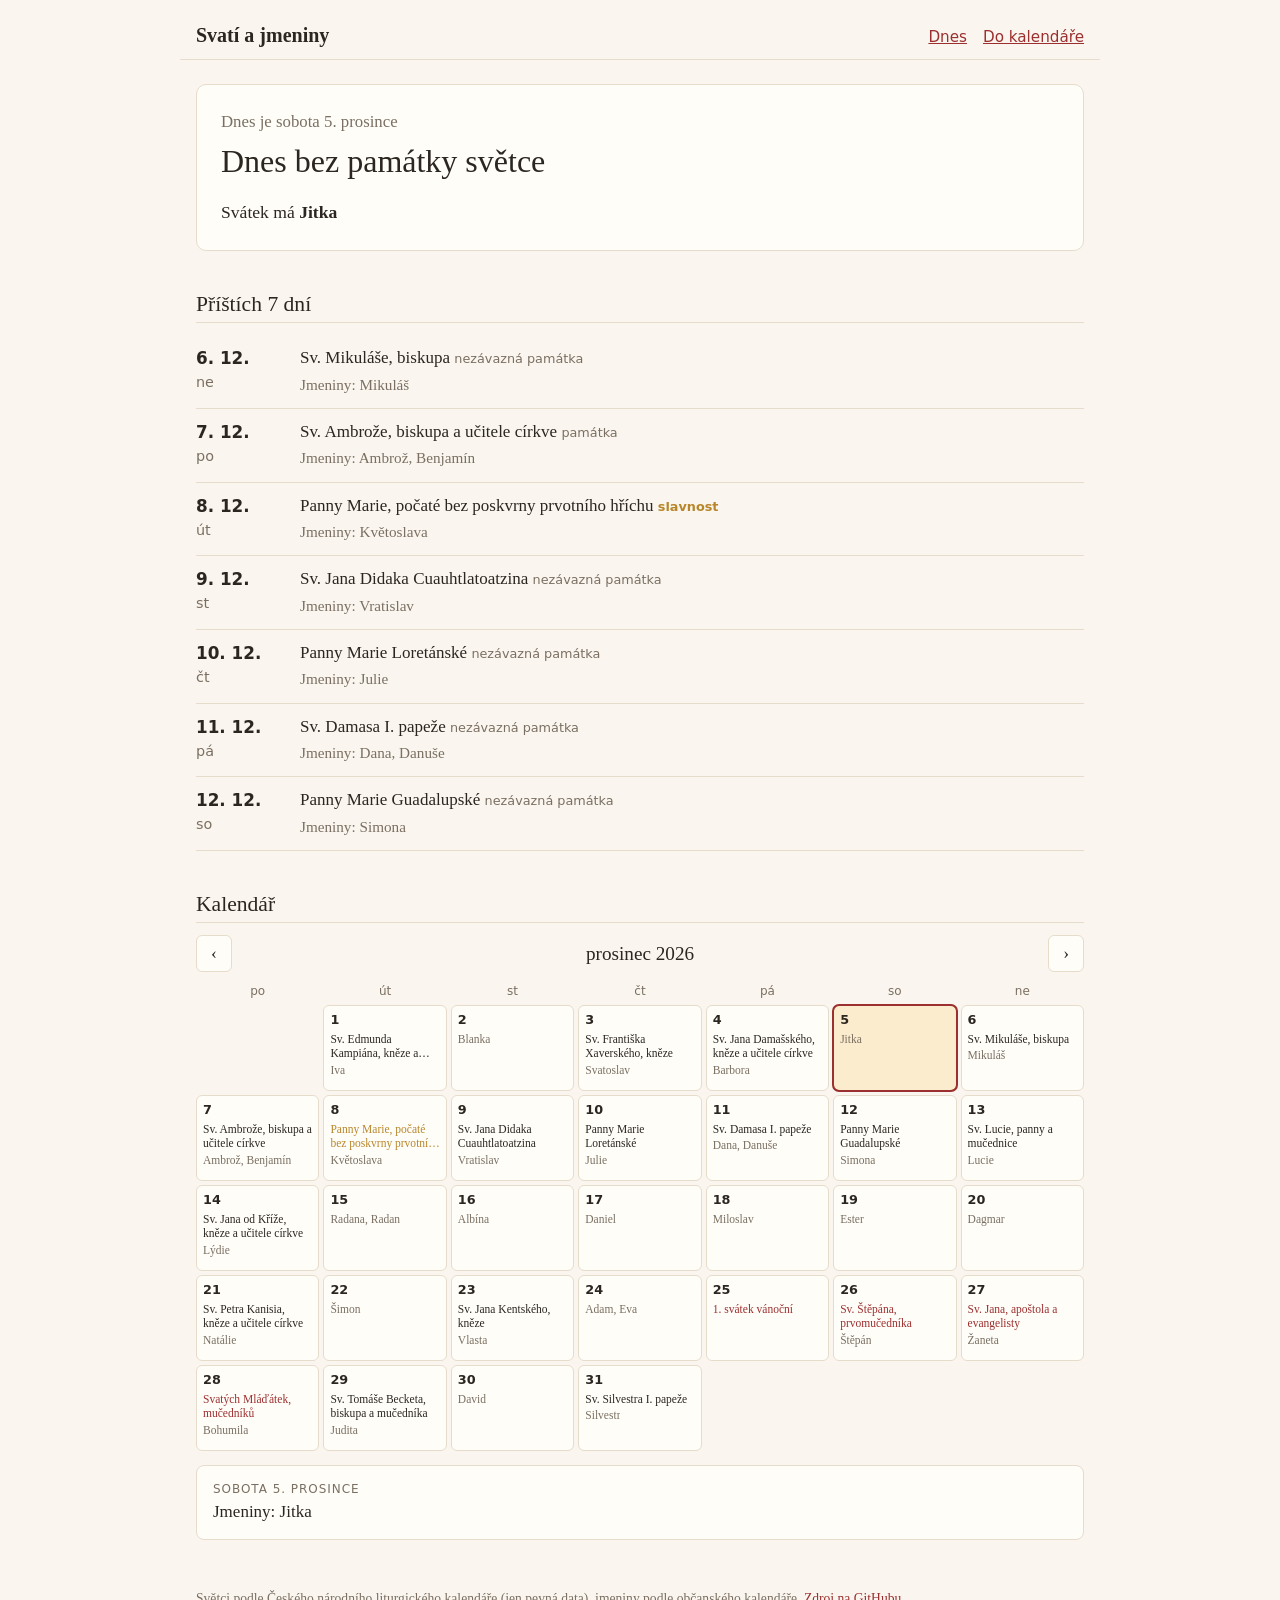
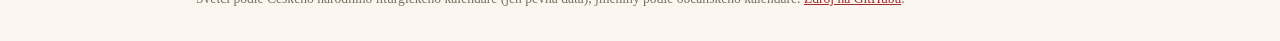
==== site/index.html @ 730eccdc "Add GitHub Pages website with today's saint, next week and month view build.py now also writes site/" ====
<!doctype html>
<html lang="cs">
<head>
<meta charset="utf-8">
<meta name="viewport" content="width=device-width, initial-scale=1">
<title>Svatí a jmeniny</title>
<meta name="description" content="Dnešní světec, jmeniny a kalendář na celý rok.">
<link rel="icon" href="data:image/svg+xml,%3Csvg xmlns=%22http://www.w3.org/2000/svg%22 viewBox=%220 0 100 100%22%3E%3Ctext y=%22.9em%22 font-size=%2290%22%3E✝%3C/text%3E%3C/svg%3E">
<link rel="stylesheet" href="style.css">
</head>
<body>
<header>
  <a class="brand" href="./">Svatí a jmeniny</a>
  <nav><a href="./">Dnes</a><a href="about.html">Do kalendáře</a></nav>
</header>
<main>
  <section id="today" class="today" aria-live="polite"><p>Načítám…</p></section>

  <h2>Příštích 7 dní</h2>
  <ul id="week" class="week"></ul>

  <h2>Kalendář</h2>
  <div class="month-nav">
    <button id="prev" aria-label="Předchozí měsíc">‹</button>
    <h3 id="month-title"></h3>
    <button id="next" aria-label="Další měsíc">›</button>
  </div>
  <div id="grid" class="grid"></div>
  <div id="detail" class="detail"></div>
</main>
<footer>
  Světci podle Českého národního liturgického kalendáře (jen pevná data), jmeniny podle
  občanského kalendáře. <a href="https://github.com/mojzis/saints-calendar">Zdroj na GitHubu</a>.
</footer>
<script src="app.js"></script>
</body>
</html>
---- site/style.css ----
:root {
  --bg: #faf6ef;
  --card: #fffdf8;
  --ink: #2b2620;
  --muted: #7a6f62;
  --line: #e6dccb;
  --accent: #9c2f2f;
  --gold: #b8862b;
  --today: #fbeccd;
  color-scheme: light;
}
@media (prefers-color-scheme: dark) {
  :root {
    --bg: #1b1916;
    --card: #24211d;
    --ink: #ece4d6;
    --muted: #a39887;
    --line: #3a352e;
    --accent: #e07a6a;
    --gold: #e0b45a;
    --today: #3d3322;
    color-scheme: dark;
  }
}
* { box-sizing: border-box; }
body {
  margin: 0;
  background: var(--bg);
  color: var(--ink);
  font: 17px/1.55 Georgia, "Times New Roman", serif;
}
a { color: var(--accent); }
header, main, footer { max-width: 920px; margin: 0 auto; padding: 0 16px; }
header {
  display: flex; align-items: baseline; justify-content: space-between;
  gap: 12px; padding-top: 20px; padding-bottom: 8px;
  border-bottom: 1px solid var(--line);
}
header .brand { font-size: 1.25rem; font-weight: bold; color: var(--ink); text-decoration: none; }
header nav a { margin-left: 16px; font-family: system-ui, sans-serif; font-size: .95rem; }
h1, h2, h3 { font-weight: normal; line-height: 1.25; }
h2 { margin: 40px 0 12px; font-size: 1.35rem; border-bottom: 1px solid var(--line); padding-bottom: 4px; }
.label {
  font-family: system-ui, sans-serif; font-size: .75rem; letter-spacing: .08em;
  text-transform: uppercase; color: var(--muted);
}
.rank { font-family: system-ui, sans-serif; font-size: .8rem; color: var(--muted); }
.rank.slavnost { color: var(--gold); font-weight: 600; }
.rank.svátek { color: var(--accent); font-weight: 600; }

/* Today */
.today {
  margin-top: 24px; padding: 24px; background: var(--card);
  border: 1px solid var(--line); border-radius: 10px;
  display: grid; gap: 20px; grid-template-columns: 1fr;
}
.today.has-image { grid-template-columns: minmax(0, 220px) 1fr; }
.today img { width: 100%; border-radius: 6px; display: block; }
.today .date { font-size: 1.05rem; color: var(--muted); }
.today h1 { margin: 6px 0 4px; font-size: 2rem; }
.today .saint + .saint { margin-top: 14px; }
.today .names { margin-top: 18px; font-size: 1.1rem; }
.holiday { color: var(--accent); }
@media (max-width: 600px) {
  .today.has-image { grid-template-columns: 1fr; }
  .today h1 { font-size: 1.55rem; }
}

/* Next week */
.week { list-style: none; margin: 0; padding: 0; }
.week li {
  display: grid; grid-template-columns: 92px 1fr; gap: 12px;
  padding: 10px 0; border-bottom: 1px solid var(--line);
}
.week .d { color: var(--muted); font-family: system-ui, sans-serif; font-size: .9rem; }
.week .d b { display: block; color: var(--ink); font-size: 1.05rem; }
.week .s { display: block; }
.week .n { color: var(--muted); font-size: .95rem; }

/* Month grid */
.month-nav { display: flex; align-items: center; justify-content: space-between; margin-bottom: 10px; }
.month-nav h3 { margin: 0; font-size: 1.2rem; }
.month-nav button {
  font: inherit; font-size: 1.1rem; background: var(--card); color: var(--ink);
  border: 1px solid var(--line); border-radius: 6px; padding: 4px 14px; cursor: pointer;
}
.grid { display: grid; grid-template-columns: repeat(7, minmax(0, 1fr)); gap: 4px; }
.grid .wd { text-align: center; font-family: system-ui, sans-serif; font-size: .75rem; color: var(--muted); }
.grid button {
  font: inherit; text-align: left; color: var(--ink); background: var(--card);
  border: 1px solid var(--line); border-radius: 6px; padding: 4px 6px;
  min-height: 86px; cursor: pointer; overflow: hidden;
  display: flex; flex-direction: column; gap: 2px;
}
.grid button.empty { visibility: hidden; }
.grid button.is-today { background: var(--today); border-color: var(--gold); }
.grid button.selected { outline: 2px solid var(--accent); outline-offset: -1px; }
.grid .num { font-family: system-ui, sans-serif; font-size: .8rem; font-weight: 600; }
.grid .cs, .grid .cn {
  font-size: .72rem; line-height: 1.25;
  display: -webkit-box; -webkit-line-clamp: 2; -webkit-box-orient: vertical; overflow: hidden;
}
.grid .cn { color: var(--muted); }
.grid .cs.slavnost { color: var(--gold); }
.grid .cs.svátek { color: var(--accent); }
.dot { display: none; width: 6px; height: 6px; border-radius: 50%; background: var(--accent); }
@media (max-width: 600px) {
  .grid button { min-height: 52px; padding: 4px; align-items: center; }
  .grid .cs, .grid .cn { display: none; }
  .grid .dot { display: block; }
}
.detail {
  margin-top: 14px; padding: 14px 16px; background: var(--card);
  border: 1px solid var(--line); border-radius: 8px; min-height: 3em;
}
.detail .s { display: block; }

/* About */
.prose { max-width: 680px; }
.cals { display: grid; gap: 16px; grid-template-columns: repeat(auto-fit, minmax(260px, 1fr)); }
.cal {
  padding: 18px; background: var(--card); border: 1px solid var(--line); border-radius: 10px;
}
.cal h3 { margin: 0 0 6px; }
.cal .btn {
  display: inline-block; margin: 10px 8px 0 0; padding: 8px 14px; border-radius: 6px;
  background: var(--accent); color: #fff; text-decoration: none;
  font-family: system-ui, sans-serif; font-size: .9rem;
}
.cal .btn.alt { background: transparent; color: var(--accent); border: 1px solid var(--accent); }
code {
  font-size: .85em; background: var(--card); border: 1px solid var(--line);
  border-radius: 4px; padding: 1px 5px; word-break: break-all;
}
footer { margin-top: 48px; padding-bottom: 32px; color: var(--muted); font-size: .85rem; }
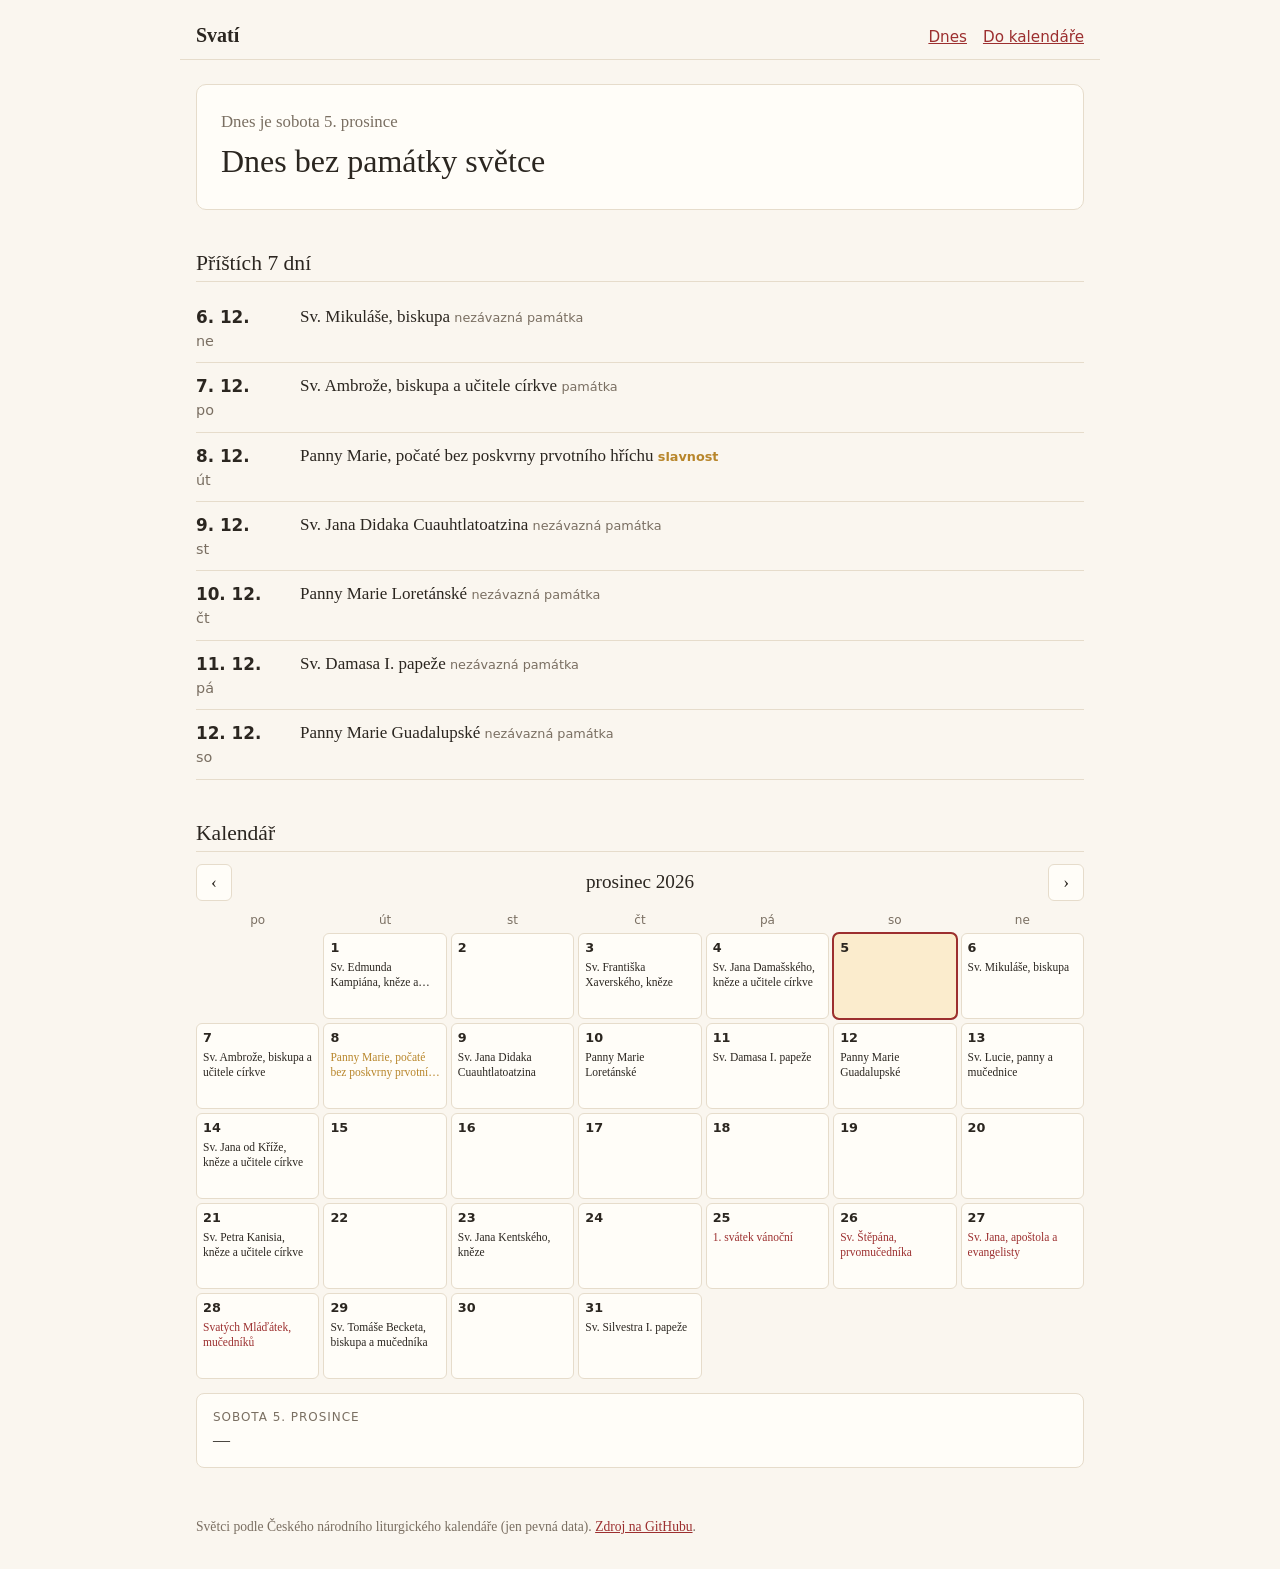
==== commit 5a3c36f6: "Drop the Czech name-day calendar Not wanted: removes jmeniny-cz.ics, its source data, and name days " ====
--- a/site/index.html
+++ b/site/index.html
@@ -3,14 +3,14 @@
 <head>
 <meta charset="utf-8">
 <meta name="viewport" content="width=device-width, initial-scale=1">
-<title>Svatí a jmeniny</title>
-<meta name="description" content="Dnešní světec, jmeniny a kalendář na celý rok.">
+<title>Svatí</title>
+<meta name="description" content="Dnešní světec a kalendář na celý rok.">
 <link rel="icon" href="data:image/svg+xml,%3Csvg xmlns=%22http://www.w3.org/2000/svg%22 viewBox=%220 0 100 100%22%3E%3Ctext y=%22.9em%22 font-size=%2290%22%3E✝%3C/text%3E%3C/svg%3E">
 <link rel="stylesheet" href="style.css">
 </head>
 <body>
 <header>
-  <a class="brand" href="./">Svatí a jmeniny</a>
+  <a class="brand" href="./">Svatí</a>
   <nav><a href="./">Dnes</a><a href="about.html">Do kalendáře</a></nav>
 </header>
 <main>
@@ -29,8 +29,7 @@
   <div id="detail" class="detail"></div>
 </main>
 <footer>
-  Světci podle Českého národního liturgického kalendáře (jen pevná data), jmeniny podle
-  občanského kalendáře. <a href="https://github.com/mojzis/saints-calendar">Zdroj na GitHubu</a>.
+  Světci podle Českého národního liturgického kalendáře (jen pevná data). <a href="https://github.com/mojzis/saints-calendar">Zdroj na GitHubu</a>.
 </footer>
 <script src="app.js"></script>
 </body>
--- a/site/style.css
+++ b/site/style.css
@@ -96,17 +96,16 @@
 .grid button.is-today { background: var(--today); border-color: var(--gold); }
 .grid button.selected { outline: 2px solid var(--accent); outline-offset: -1px; }
 .grid .num { font-family: system-ui, sans-serif; font-size: .8rem; font-weight: 600; }
-.grid .cs, .grid .cn {
+.grid .cs {
   font-size: .72rem; line-height: 1.25;
   display: -webkit-box; -webkit-line-clamp: 2; -webkit-box-orient: vertical; overflow: hidden;
 }
-.grid .cn { color: var(--muted); }
 .grid .cs.slavnost { color: var(--gold); }
 .grid .cs.svátek { color: var(--accent); }
 .dot { display: none; width: 6px; height: 6px; border-radius: 50%; background: var(--accent); }
 @media (max-width: 600px) {
   .grid button { min-height: 52px; padding: 4px; align-items: center; }
-  .grid .cs, .grid .cn { display: none; }
+  .grid .cs { display: none; }
   .grid .dot { display: block; }
 }
 .detail {
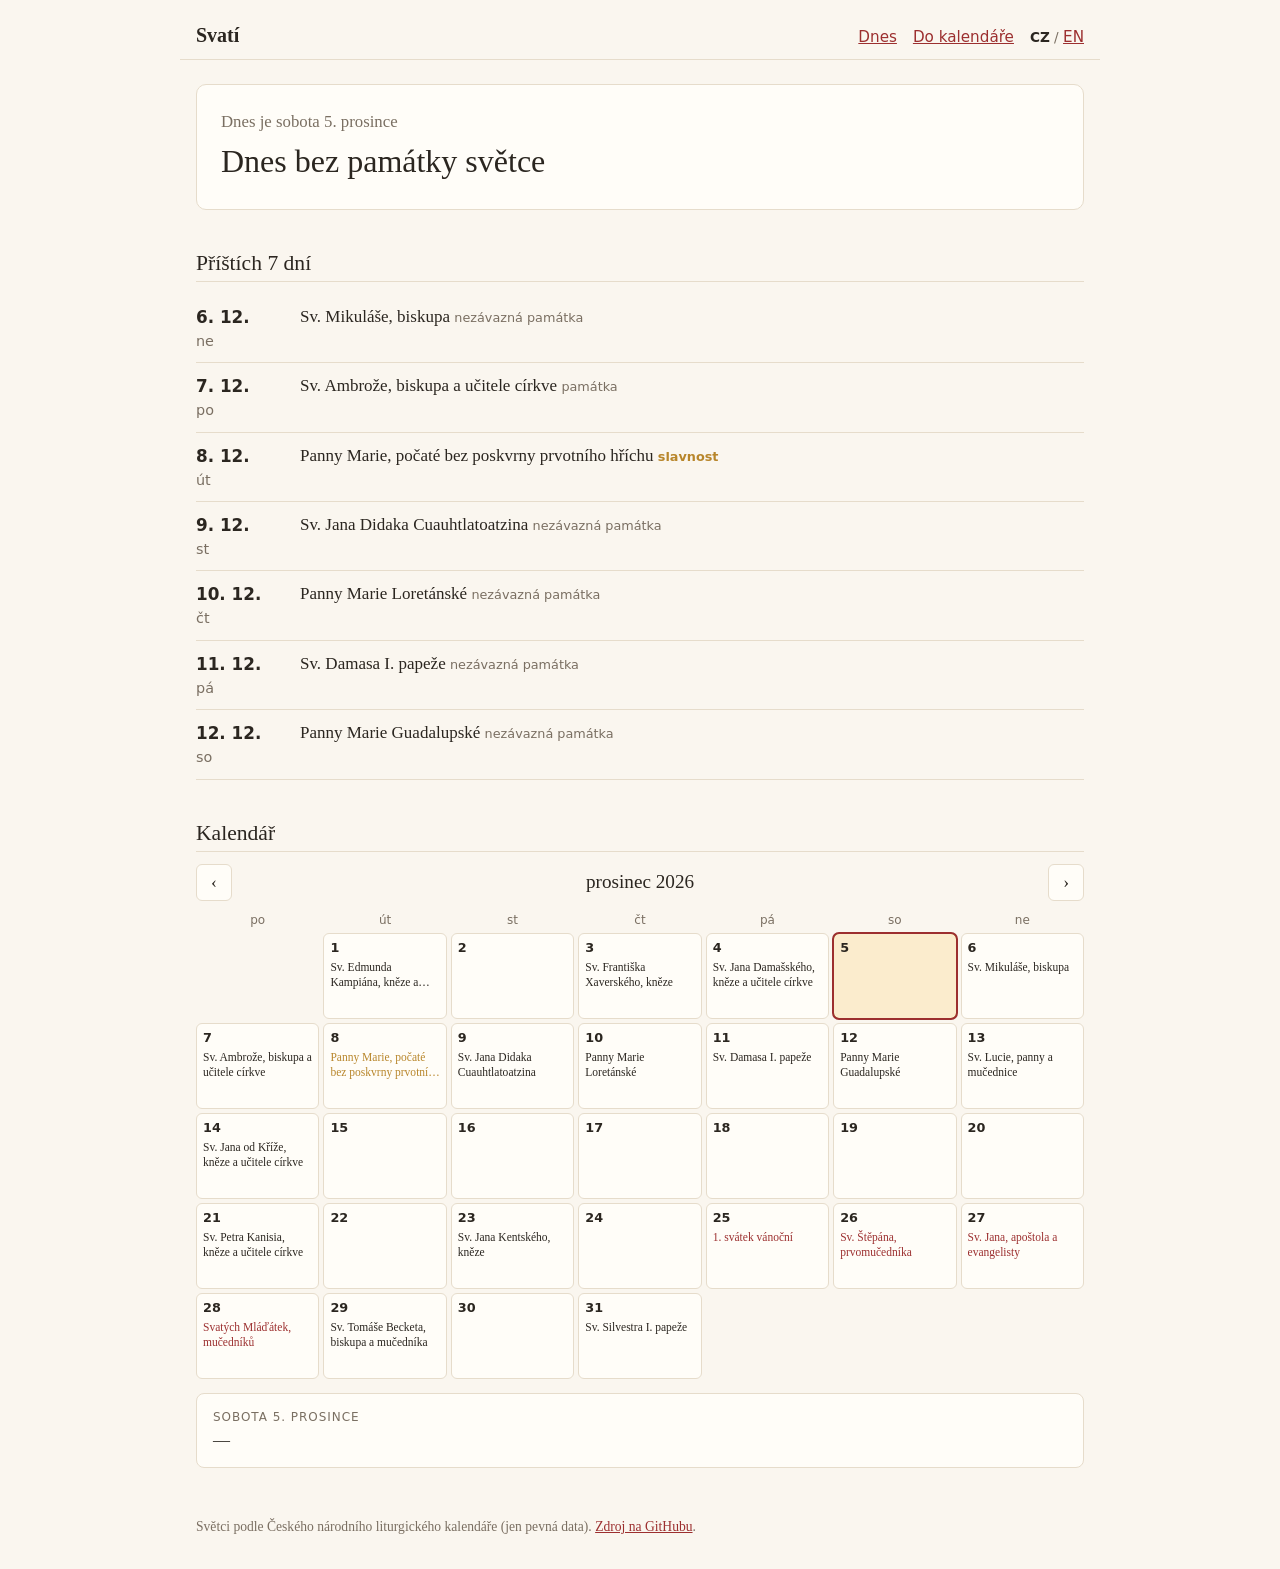
==== commit daa72e56: "Add an English version of the site and calendar English pages live in site/en/ and share app.js, whi" ====
--- a/site/index.html
+++ b/site/index.html
@@ -6,12 +6,13 @@
 <title>Svatí</title>
 <meta name="description" content="Dnešní světec a kalendář na celý rok.">
 <link rel="icon" href="data:image/svg+xml,%3Csvg xmlns=%22http://www.w3.org/2000/svg%22 viewBox=%220 0 100 100%22%3E%3Ctext y=%22.9em%22 font-size=%2290%22%3E✝%3C/text%3E%3C/svg%3E">
+<link rel="alternate" hreflang="en" href="en/">
 <link rel="stylesheet" href="style.css">
 </head>
 <body>
 <header>
   <a class="brand" href="./">Svatí</a>
-  <nav><a href="./">Dnes</a><a href="about.html">Do kalendáře</a></nav>
+  <nav><a href="./">Dnes</a><a href="about.html">Do kalendáře</a><span class="lang"><span aria-current="true">CZ</span> / <a href="en/" hreflang="en" lang="en">EN</a></span></nav>
 </header>
 <main>
   <section id="today" class="today" aria-live="polite"><p>Načítám…</p></section>
--- a/site/style.css
+++ b/site/style.css
@@ -38,6 +38,9 @@
 }
 header .brand { font-size: 1.25rem; font-weight: bold; color: var(--ink); text-decoration: none; }
 header nav a { margin-left: 16px; font-family: system-ui, sans-serif; font-size: .95rem; }
+header nav .lang { margin-left: 16px; font-family: system-ui, sans-serif; font-size: .85rem; color: var(--muted); }
+header nav .lang a { margin: 0; }
+header nav .lang [aria-current] { font-weight: 600; color: var(--ink); text-decoration: none; }
 h1, h2, h3 { font-weight: normal; line-height: 1.25; }
 h2 { margin: 40px 0 12px; font-size: 1.35rem; border-bottom: 1px solid var(--line); padding-bottom: 4px; }
 .label {
@@ -45,8 +48,8 @@
   text-transform: uppercase; color: var(--muted);
 }
 .rank { font-family: system-ui, sans-serif; font-size: .8rem; color: var(--muted); }
-.rank.slavnost { color: var(--gold); font-weight: 600; }
-.rank.svátek { color: var(--accent); font-weight: 600; }
+.rank.solemnity { color: var(--gold); font-weight: 600; }
+.rank.feast { color: var(--accent); font-weight: 600; }
 
 /* Today */
 .today {
@@ -100,8 +103,8 @@
   font-size: .72rem; line-height: 1.25;
   display: -webkit-box; -webkit-line-clamp: 2; -webkit-box-orient: vertical; overflow: hidden;
 }
-.grid .cs.slavnost { color: var(--gold); }
-.grid .cs.svátek { color: var(--accent); }
+.grid .cs.solemnity { color: var(--gold); }
+.grid .cs.feast { color: var(--accent); }
 .dot { display: none; width: 6px; height: 6px; border-radius: 50%; background: var(--accent); }
 @media (max-width: 600px) {
   .grid button { min-height: 52px; padding: 4px; align-items: center; }
